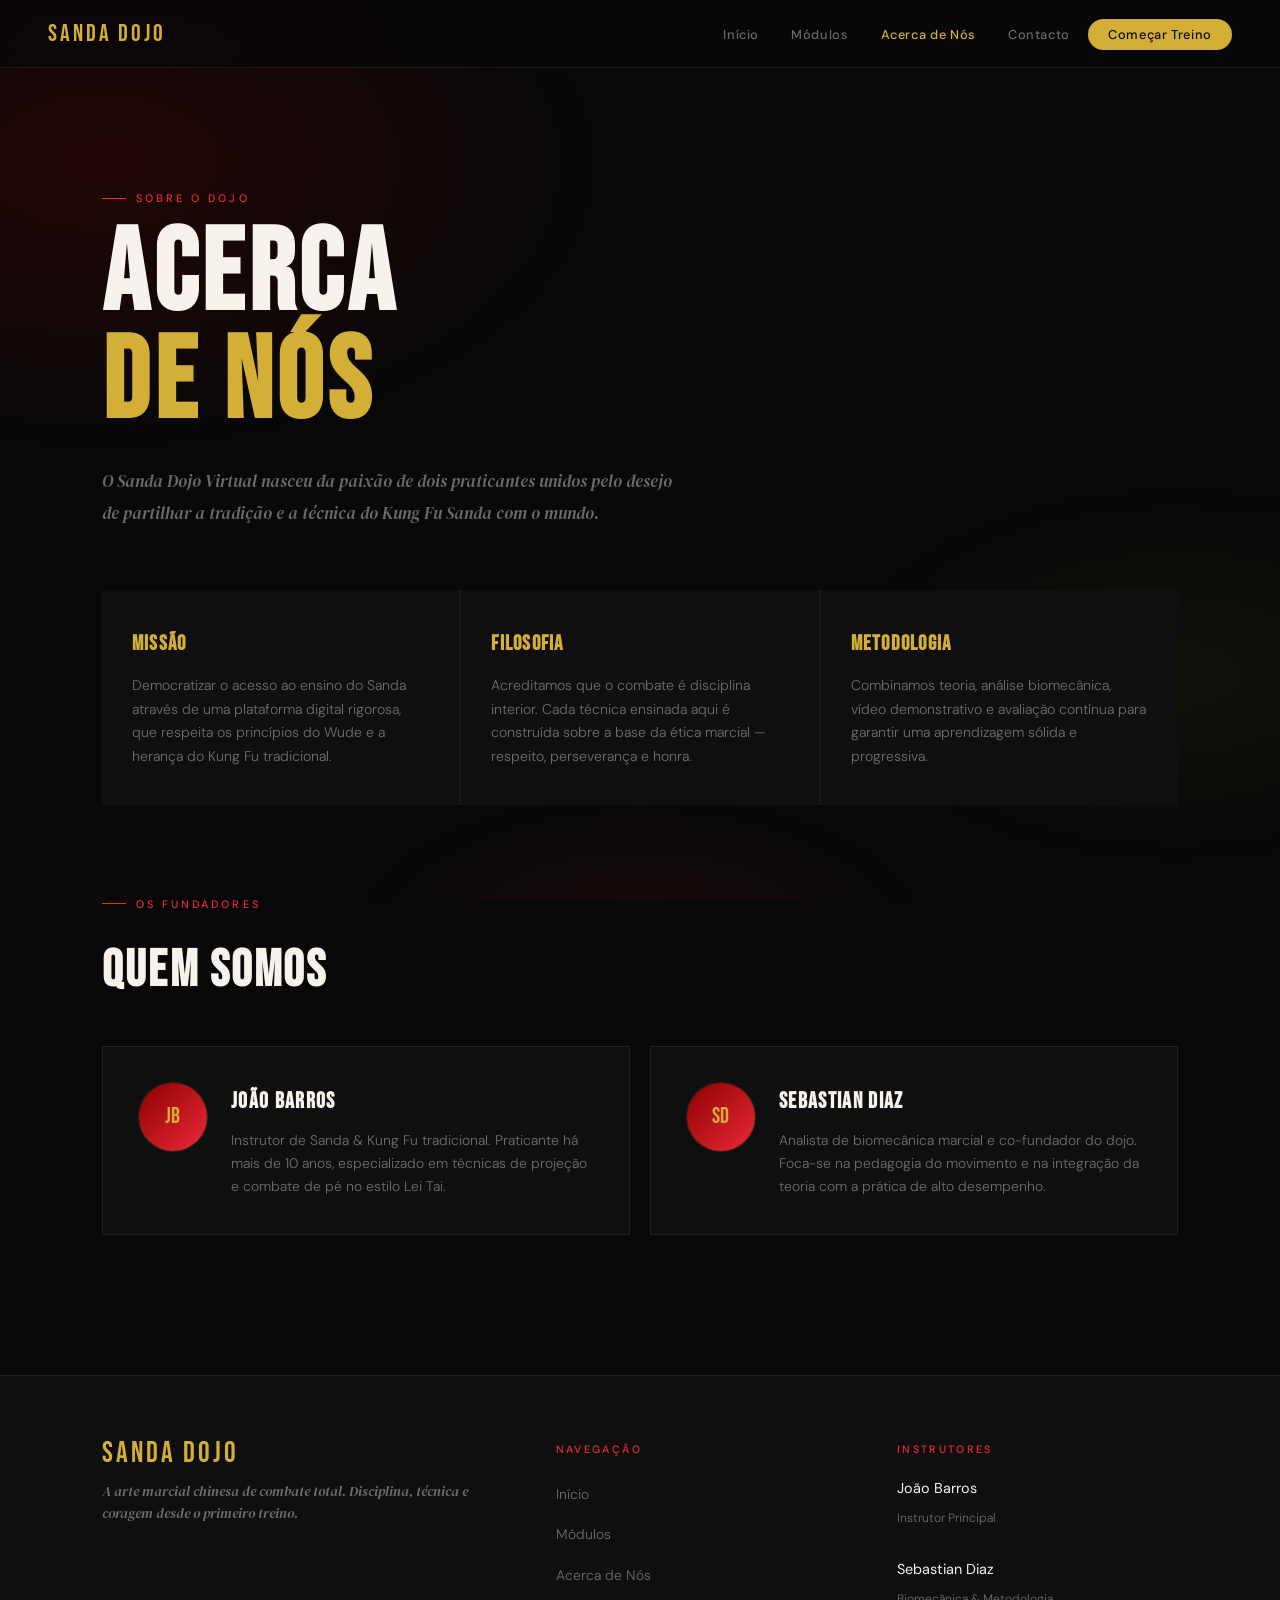
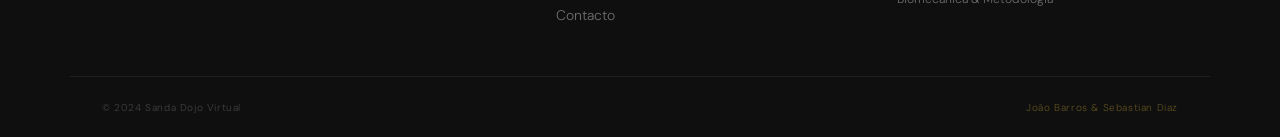
==== about.html @ 852a1f0c "Add files via upload" ====
<!DOCTYPE html>
<html lang="pt">
<head>
  <meta charset="UTF-8">
  <meta name="viewport" content="width=device-width, initial-scale=1.0">
  <meta name="description" content="Acerca do Sanda Dojo Virtual — Conhece a missão, filosofia e os fundadores João Barros e Sebastian Diaz.">
  <title>Acerca de Nós | Sanda Dojo</title>
  <link rel="stylesheet" href="style.css">
</head>
<body>

  <a class="skip-link" href="#main-content">Saltar para o conteúdo principal</a>

  <nav class="site-nav" role="navigation" aria-label="Navegação principal">
    <a href="index.html" class="nav-logo" aria-label="Sanda Dojo — Página inicial">Sanda Dojo</a>
    <ul role="list">
      <li><a href="index.html">Início</a></li>
      <li><a href="index.html#modulos">Módulos</a></li>
      <li><a href="about.html" class="active" aria-current="page">Acerca de Nós</a></li>
      <li><a href="contacto.html">Contacto</a></li>
      <li><a href="index.html#modulos" class="nav-cta">Começar Treino</a></li>
    </ul>
  </nav>

  <main id="main-content">
    <div class="container">

      <div class="about-hero">
        <div class="section-label" aria-hidden="true">Sobre o Dojo</div>
        <h1>Acerca<br><span>de Nós</span></h1>
        <p>O Sanda Dojo Virtual nasceu da paixão de dois praticantes unidos pelo desejo de partilhar a tradição e a técnica do Kung Fu Sanda com o mundo.</p>
      </div>

      <div class="about-grid" role="list" aria-label="Pilares do Sanda Dojo">
        <div class="about-card" role="listitem">
          <h3>Missão</h3>
          <p>Democratizar o acesso ao ensino do Sanda através de uma plataforma digital rigorosa, que respeita os princípios do Wude e a herança do Kung Fu tradicional.</p>
        </div>
        <div class="about-card" role="listitem">
          <h3>Filosofia</h3>
          <p>Acreditamos que o combate é disciplina interior. Cada técnica ensinada aqui é construída sobre a base da ética marcial — respeito, perseverança e honra.</p>
        </div>
        <div class="about-card" role="listitem">
          <h3>Metodologia</h3>
          <p>Combinamos teoria, análise biomecânica, vídeo demonstrativo e avaliação contínua para garantir uma aprendizagem sólida e progressiva.</p>
        </div>
      </div>

      <section class="founders-section" aria-labelledby="founders-title">
        <div class="section-label" aria-hidden="true">Os Fundadores</div>
        <h2 id="founders-title">Quem somos</h2>
        <div class="founder-cards">

          <article class="founder-card" aria-label="Perfil de João Barros">
            <div class="founder-avatar" aria-hidden="true">JB</div>
            <div class="founder-info">
              <h3>João Barros</h3>
              <p>Instrutor de Sanda &amp; Kung Fu tradicional. Praticante há mais de 10 anos, especializado em técnicas de projeção e combate de pé no estilo Lei Tai.</p>
            </div>
          </article>

          <article class="founder-card" aria-label="Perfil de Sebastian Diaz">
            <div class="founder-avatar" aria-hidden="true">SD</div>
            <div class="founder-info">
              <h3>Sebastian Diaz</h3>
              <p>Analista de biomecânica marcial e co-fundador do dojo. Foca-se na pedagogia do movimento e na integração da teoria com a prática de alto desempenho.</p>
            </div>
          </article>

        </div>
      </section>

    </div>
  </main>

  <footer class="site-footer" role="contentinfo">
    <div class="footer-inner">
      <div class="footer-brand">
        <a href="index.html" class="footer-logo" aria-label="Sanda Dojo — Página inicial">Sanda Dojo</a>
        <p>A arte marcial chinesa de combate total. Disciplina, técnica e coragem desde o primeiro treino.</p>
      </div>
      <nav class="footer-nav" aria-label="Navegação do rodapé">
        <h4>Navegação</h4>
        <ul role="list">
          <li><a href="index.html">Início</a></li>
          <li><a href="index.html#modulos">Módulos</a></li>
          <li><a href="about.html">Acerca de Nós</a></li>
          <li><a href="contacto.html">Contacto</a></li>
        </ul>
      </nav>
      <div class="footer-contact">
        <h4>Instrutores</h4>
        <p>João Barros</p><small>Instrutor Principal</small>
        <br><br>
        <p>Sebastian Diaz</p><small>Biomecânica &amp; Metodologia</small>
      </div>
    </div>
    <div class="footer-bottom">
      <p><small>&copy; 2024 Sanda Dojo Virtual</small></p>
      <p class="founders-credit"><small>João Barros &amp; Sebastian Diaz</small></p>
    </div>
  </footer>

  <script>
    const nav = document.querySelector('.site-nav');
    window.addEventListener('scroll', () => {
      nav.style.background = window.scrollY > 40
        ? 'rgba(8,8,8,0.95)'
        : 'rgba(8,8,8,0.72)';
    }, { passive: true });
  </script>
</body>
</html>
---- style.css ----
@import url('https://fonts.googleapis.com/css2?family=Bebas+Neue&family=DM+Sans:ital,wght@0,300;0,400;0,500;1,300&family=DM+Serif+Display:ital@0;1&display=swap');

/* ═══════════════════════════════════════════════
   TOKENS
═══════════════════════════════════════════════ */
:root {
  --gold:           #D4AF37;
  --gold-light:     #F5D76E;
  --gold-muted:     rgba(212,175,55,0.12);
  --imperial-red:   #ED2939;
  --imperial-muted: rgba(237,41,57,0.10);
  --deep-red:       #8B0000;
  --black:          #080808;
  --surface-1:      #0f0f0f;
  --surface-2:      #161616;
  --surface-3:      #1e1e1e;
  --glass:          rgba(255,255,255,0.03);
  --glass-border:   rgba(255,255,255,0.07);
  --white:          #F7F3EC;
  --muted:          rgba(247,243,236,0.42);

  --font-display: 'Bebas Neue', sans-serif;
  --font-serif:   'DM Serif Display', Georgia, serif;
  --font-body:    'DM Sans', sans-serif;
  --radius: 3px;
  --ease:   cubic-bezier(0.16, 1, 0.3, 1);
}

/* ═══════════════════════════════════════════════
   RESET & BASE
═══════════════════════════════════════════════ */
*, *::before, *::after { box-sizing: border-box; margin: 0; padding: 0; }
html { scroll-behavior: smooth; }

body {
  background: var(--black);
  color: var(--white);
  font-family: var(--font-body);
  font-weight: 300;
  font-size: 1rem;
  line-height: 1.7;
  overflow-x: hidden;
}

/* ambient mesh glow */
body::before {
  content: '';
  position: fixed;
  inset: 0;
  z-index: 0;
  pointer-events: none;
  background:
    radial-gradient(ellipse 55% 45% at 8% 18%, rgba(139,0,0,0.20) 0%, transparent 70%),
    radial-gradient(ellipse 45% 35% at 92% 75%, rgba(212,175,55,0.05) 0%, transparent 60%),
    radial-gradient(ellipse 38% 28% at 50% 105%, rgba(237,41,57,0.08) 0%, transparent 60%);
}

body > * { position: relative; z-index: 1; }
body { scroll-padding-top: 68px; }

/* ═══════════════════════════════════════════════
   NAVIGATION
═══════════════════════════════════════════════ */
.site-nav {
  position: fixed;
  top: 0; left: 0; right: 0;
  z-index: 200;
  height: 68px;
  display: flex;
  align-items: center;
  justify-content: space-between;
  padding: 0 48px;
  background: rgba(8,8,8,0.72);
  backdrop-filter: blur(24px) saturate(160%);
  -webkit-backdrop-filter: blur(24px) saturate(160%);
  border-bottom: 1px solid var(--glass-border);
}

.nav-logo {
  font-family: var(--font-display);
  font-size: 1.5rem;
  letter-spacing: 0.12em;
  color: var(--gold);
  text-decoration: none;
  line-height: 1;
  transition: opacity 0.2s;
}
.nav-logo:hover { opacity: 0.7; }

.site-nav ul {
  list-style: none;
  display: flex;
  align-items: center;
  gap: 4px;
}

.site-nav ul li a,
.site-nav ul li button {
  font-family: var(--font-body);
  font-size: 0.8rem;
  font-weight: 500;
  letter-spacing: 0.05em;
  color: var(--muted);
  text-decoration: none;
  background: none;
  border: none;
  cursor: pointer;
  padding: 6px 14px;
  border-radius: 40px;
  transition: color 0.2s, background 0.2s;
}

.site-nav ul li a:hover,
.site-nav ul li button:hover { color: var(--white); background: var(--glass); }
.site-nav ul li a.active { color: var(--gold); }

.nav-cta {
  font-weight: 500 !important;
  color: var(--black) !important;
  background: var(--gold) !important;
  padding: 7px 20px !important;
  border-radius: 40px !important;
  transition: background 0.2s, transform 0.15s !important;
}
.nav-cta:hover {
  background: var(--gold-light) !important;
  transform: scale(1.04) !important;
  color: var(--black) !important;
}

/* ═══════════════════════════════════════════════
   CONTAINER
═══════════════════════════════════════════════ */
.container {
  max-width: 1140px;
  margin: 0 auto;
  padding: 60px 32px;
}

/* ═══════════════════════════════════════════════
   HERO
═══════════════════════════════════════════════ */
.main-hero {
  position: relative;
  min-height: 100vh;
  display: grid;
  place-items: center;
  overflow: hidden;
  padding-top: 68px;
}

.main-hero::before {
  content: '';
  position: absolute;
  inset: 0;
  background:
    linear-gradient(170deg, rgba(139,0,0,0.5) 0%, transparent 45%),
    linear-gradient(0deg, rgba(8,8,8,1) 0%, rgba(8,8,8,0.25) 35%, transparent 60%),
    url('https://images.unsplash.com/photo-1555597673-b21d5c935865?auto=format&fit=crop&w=1600&q=80') center/cover no-repeat;
  z-index: 0;
}

.main-hero::after {
  content: '';
  position: absolute;
  inset: 0;
  background: repeating-linear-gradient(
    0deg, transparent, transparent 3px,
    rgba(0,0,0,0.06) 3px, rgba(0,0,0,0.06) 4px
  );
  z-index: 1;
  pointer-events: none;
}

.hero-inner {
  position: relative;
  z-index: 2;
  text-align: center;
  padding: 0 20px;
  animation: heroReveal 1.1s var(--ease) both;
}

@keyframes heroReveal {
  from { opacity: 0; transform: translateY(28px); }
  to   { opacity: 1; transform: translateY(0); }
}

.hero-eyebrow {
  display: inline-flex;
  align-items: center;
  gap: 14px;
  font-size: 0.7rem;
  font-weight: 500;
  letter-spacing: 0.3em;
  color: var(--imperial-red);
  text-transform: uppercase;
  margin-bottom: 20px;
  animation: heroReveal 1.1s 0.1s var(--ease) both;
}
.hero-eyebrow::before, .hero-eyebrow::after {
  content: ''; width: 30px; height: 1px; background: var(--imperial-red); opacity: 0.5;
}

.main-hero h1 {
  font-family: var(--font-display);
  font-size: clamp(5rem, 14vw, 11rem);
  line-height: 0.92;
  letter-spacing: 0.04em;
  color: var(--white);
  text-transform: uppercase;
  margin-bottom: 10px;
  animation: heroReveal 1.1s 0.2s var(--ease) both;
}

.main-hero h1 span { color: var(--gold); }

.main-hero p {
  font-family: var(--font-serif);
  font-style: italic;
  font-size: clamp(1rem, 2vw, 1.2rem);
  color: var(--muted);
  margin-bottom: 44px;
  animation: heroReveal 1.1s 0.32s var(--ease) both;
}

.cta-btn {
  display: inline-flex;
  align-items: center;
  gap: 10px;
  font-size: 0.82rem;
  font-weight: 500;
  letter-spacing: 0.08em;
  color: var(--black);
  background: var(--gold);
  text-decoration: none;
  padding: 14px 36px;
  border-radius: var(--radius);
  transition: background 0.22s, transform 0.18s, box-shadow 0.22s;
  animation: heroReveal 1.1s 0.44s var(--ease) both;
}
.cta-btn::after { content: '→'; }
.cta-btn:hover {
  background: var(--gold-light);
  transform: translateY(-2px);
  box-shadow: 0 14px 44px rgba(212,175,55,0.22);
}

.hero-scroll {
  position: absolute;
  bottom: 36px; left: 50%;
  transform: translateX(-50%);
  z-index: 2;
  display: flex; flex-direction: column; align-items: center; gap: 8px;
  font-size: 0.65rem; letter-spacing: 0.22em; color: var(--muted); text-transform: uppercase;
  animation: heroReveal 1.4s 0.8s var(--ease) both;
}
.hero-scroll span {
  width: 1px; height: 44px;
  background: linear-gradient(180deg, var(--gold) 0%, transparent 100%);
  animation: scrollPulse 2.2s ease-in-out infinite;
}
@keyframes scrollPulse {
  0%, 100% { opacity: 0.3; } 50% { opacity: 1; }
}

/* ═══════════════════════════════════════════════
   INTRO SECTION
═══════════════════════════════════════════════ */
.intro {
  padding: 100px 0 80px;
  display: grid;
  grid-template-columns: 1fr 1fr;
  gap: 80px;
  align-items: center;
  border-bottom: 1px solid var(--glass-border);
}

.intro-left h2 {
  font-family: var(--font-display);
  font-size: clamp(2.8rem, 5.5vw, 5rem);
  line-height: 0.94;
  letter-spacing: 0.04em;
  text-transform: uppercase;
  color: var(--white);
  margin-bottom: 20px;
}
.intro-left h2 strong { display: block; color: var(--gold); }

.intro-right p {
  font-family: var(--font-serif);
  font-size: 1.1rem;
  font-style: italic;
  color: var(--muted);
  line-height: 1.85;
}

.intro-stat {
  margin-top: 36px;
  display: flex;
  gap: 44px;
}
.stat-item span {
  display: block;
  font-family: var(--font-display);
  font-size: 2.8rem;
  letter-spacing: 0.05em;
  color: var(--gold);
  line-height: 1;
}
.stat-item small {
  font-size: 0.7rem; letter-spacing: 0.15em; color: var(--muted); text-transform: uppercase;
}

/* ═══════════════════════════════════════════════
   MODULES SECTION
═══════════════════════════════════════════════ */
.modules-section { padding: 80px 0; }

.section-label {
  display: inline-flex; align-items: center; gap: 10px;
  font-size: 0.68rem; font-weight: 500; letter-spacing: 0.28em;
  color: var(--imperial-red); text-transform: uppercase; margin-bottom: 14px;
}
.section-label::before { content: ''; width: 24px; height: 1px; background: var(--imperial-red); }

h2.section-title {
  font-family: var(--font-display);
  font-size: clamp(2.4rem, 5vw, 4rem);
  letter-spacing: 0.05em; line-height: 1;
  color: var(--white); margin-bottom: 44px; text-transform: uppercase;
}
h2.section-title em {
  font-family: var(--font-serif); font-style: italic;
  color: var(--gold); font-size: 0.65em;
  vertical-align: middle; text-transform: none; letter-spacing: 0;
}

.modules-grid {
  display: grid;
  grid-template-columns: repeat(3, 1fr);
  gap: 2px;
  background: var(--glass-border);
}

.card-module {
  background: var(--surface-1);
  padding: 40px 36px;
  position: relative;
  overflow: hidden;
  transition: background 0.3s var(--ease);
}

.card-module::before {
  content: attr(data-num);
  position: absolute; top: -8px; right: 20px;
  font-family: var(--font-display); font-size: 7.5rem;
  color: rgba(255,255,255,0.025); line-height: 1; pointer-events: none;
  transition: color 0.3s;
}

.card-module::after {
  content: '';
  position: absolute; bottom: 0; left: 0; right: 0;
  height: 2px;
  background: linear-gradient(90deg, var(--imperial-red), var(--gold));
  transform: scaleX(0); transform-origin: left;
  transition: transform 0.4s var(--ease);
}

.card-module:hover { background: var(--surface-2); }
.card-module:hover::before { color: rgba(212,175,55,0.05); }
.card-module:hover::after { transform: scaleX(1); }

.card-num {
  font-family: var(--font-display);
  font-size: 0.75rem; letter-spacing: 0.22em;
  color: var(--imperial-red); margin-bottom: 18px; display: block;
}

.card-module h3 {
  font-family: var(--font-display);
  font-size: 1.65rem; letter-spacing: 0.06em;
  color: var(--white); text-transform: uppercase; line-height: 1.05; margin-bottom: 18px;
}

.sub-nav {
  display: flex; flex-direction: column; gap: 6px; margin-bottom: 22px;
}
.sub-nav span {
  font-size: 0.75rem; color: var(--muted); letter-spacing: 0.03em;
  padding-left: 12px; border-left: 1px solid var(--glass-border); line-height: 1.45;
}

.card-module > p { font-size: 0.88rem; color: var(--muted); margin-bottom: 28px; line-height: 1.6; }

.module-btn {
  display: inline-flex; align-items: center; gap: 8px;
  width: auto; padding: 10px 20px;
  background: transparent; color: var(--gold);
  text-decoration: none; text-align: left;
  border: 1px solid rgba(212,175,55,0.28);
  border-radius: var(--radius); cursor: pointer;
  font-family: var(--font-body); font-size: 0.78rem; font-weight: 500; letter-spacing: 0.05em;
  transition: background 0.2s, border-color 0.2s, transform 0.15s;
  margin-top: 0;
}
.module-btn::after { content: '→'; transition: transform 0.2s; }
.module-btn:hover {
  background: var(--gold-muted); border-color: var(--gold); transform: translateX(3px);
}
.module-btn:hover::after { transform: translateX(3px); }
.module-btn.locked {
  color: var(--muted); border-color: var(--glass-border); cursor: not-allowed; opacity: 0.45;
}
.module-btn.locked::after { content: ''; }
.module-btn.locked:hover { transform: none; background: none; border-color: var(--glass-border); }

/* ═══════════════════════════════════════════════
   MODULE PAGE
═══════════════════════════════════════════════ */
.top-nav {
  margin-top: 68px; padding: 14px 32px;
  background: var(--surface-1); border-bottom: 1px solid var(--glass-border);
}
.top-nav a {
  font-size: 0.78rem; font-weight: 500; color: var(--muted);
  text-decoration: none; letter-spacing: 0.04em;
  display: inline-flex; align-items: center; gap: 6px; transition: color 0.2s;
}
.top-nav a:hover { color: var(--gold); }

.mod-header { padding: 60px 0 36px; }
.mod-header h1 {
  font-family: var(--font-display);
  font-size: clamp(2.6rem, 7vw, 5.5rem);
  letter-spacing: 0.05em; text-transform: uppercase;
  line-height: 0.95; color: var(--white);
}
.mod-header h1 span { color: var(--gold); }

/* ═══════════════════════════════════════════════
   TABS
═══════════════════════════════════════════════ */
.tabs-interface {
  background: var(--surface-1);
  border: 1px solid var(--glass-border);
  border-radius: 4px; overflow: hidden;
}

.tab-list {
  display: flex; background: var(--surface-2);
  border-bottom: 1px solid var(--glass-border);
}

.tab-link {
  flex: 1; padding: 16px 10px;
  background: none; border: none; border-bottom: 2px solid transparent;
  color: var(--muted); cursor: pointer;
  font-family: var(--font-body); font-size: 0.78rem; font-weight: 500; letter-spacing: 0.05em;
  transition: color 0.2s, border-color 0.2s, background 0.2s;
}
.tab-link:hover { color: var(--white); background: var(--glass); }
.tab-link.active { color: var(--gold); border-bottom-color: var(--gold); }

.tab-pane { display: none; padding: 48px; }
.tab-pane.active { display: block; animation: fadeUp 0.38s var(--ease) both; }

@keyframes fadeUp {
  from { opacity: 0; transform: translateY(10px); }
  to   { opacity: 1; transform: translateY(0); }
}

.tab-pane h2 {
  font-family: var(--font-display);
  font-size: 2rem; letter-spacing: 0.06em; text-transform: uppercase;
  color: var(--white); margin-bottom: 18px;
}

.tab-pane h3 {
  font-size: 0.7rem; font-weight: 500; letter-spacing: 0.2em;
  text-transform: uppercase; color: var(--gold); margin: 32px 0 14px;
}

.tab-pane p { color: var(--muted); line-height: 1.75; }

.tab-pane ul { list-style: none; display: flex; flex-direction: column; gap: 8px; }

.tab-pane ul li {
  color: var(--muted); font-size: 0.92rem; padding: 12px 16px;
  background: var(--surface-2); border-left: 2px solid var(--imperial-red);
  line-height: 1.5;
}
.tab-pane ul li strong { color: var(--white); font-weight: 500; }

/* diagram */
.diagram-box { margin: 28px 0; }
.placeholder-img {
  border: 1px dashed rgba(212,175,55,0.18);
  padding: 80px 20px; text-align: center;
  background: var(--surface-2); color: rgba(212,175,55,0.28);
  font-family: var(--font-display); font-size: 0.85rem; letter-spacing: 0.28em;
}
.placeholder-img::before { content: '[ DIAGRAMA ]'; }
.caption { font-size: 0.75rem; color: var(--muted); margin-top: 10px; text-align: center; font-style: italic; }

/* video */
.fake-video-player {
  background: var(--surface-2); border: 1px solid var(--glass-border);
  padding: 100px 20px; text-align: center;
  font-family: var(--font-display); font-size: 1.1rem; letter-spacing: 0.15em;
  color: var(--muted); cursor: pointer; border-radius: var(--radius);
  transition: border-color 0.2s, color 0.2s, background 0.2s;
}
.fake-video-player:hover {
  border-color: var(--imperial-red); color: var(--imperial-red); background: var(--imperial-muted);
}

/* quiz */
.question {
  font-family: var(--font-serif); font-style: italic;
  font-size: 1.25rem; color: var(--white); margin-bottom: 28px; line-height: 1.55;
  padding-bottom: 24px; border-bottom: 1px solid var(--glass-border);
}

#opt-container { display: flex; flex-direction: column; gap: 8px; margin-bottom: 24px; }
#opt-container .module-btn { width: 100%; text-align: left; padding: 14px 20px; font-size: 0.88rem; }
#opt-container .module-btn::after { margin-left: auto; }

#feedback {
  font-family: var(--font-serif); font-style: italic; font-size: 0.98rem;
  color: var(--gold); margin: 14px 0; padding: 12px 16px;
  background: var(--gold-muted); border-left: 2px solid var(--gold); border-radius: var(--radius);
}

.btn-main {
  display: inline-flex; align-items: center; gap: 8px;
  background: var(--imperial-red); color: var(--white); border: none;
  padding: 12px 28px; cursor: pointer;
  font-family: var(--font-body); font-size: 0.8rem; font-weight: 500; letter-spacing: 0.07em;
  border-radius: var(--radius); transition: background 0.2s, transform 0.15s;
}
.btn-main::after { content: '→'; }
.btn-main:hover { background: var(--deep-red); transform: translateX(2px); }

/* ═══════════════════════════════════════════════
   ABOUT PAGE
═══════════════════════════════════════════════ */
.about-hero { padding: 120px 0 60px; }
.about-hero h1 {
  font-family: var(--font-display);
  font-size: clamp(3.5rem, 9vw, 7.5rem);
  letter-spacing: 0.04em; text-transform: uppercase;
  line-height: 0.94; color: var(--white); margin-bottom: 28px;
}
.about-hero h1 span { color: var(--gold); }
.about-hero p {
  max-width: 580px; font-family: var(--font-serif); font-style: italic;
  font-size: 1.08rem; color: var(--muted); line-height: 1.85;
}

.about-grid {
  display: grid; grid-template-columns: repeat(3, 1fr);
  gap: 2px; background: var(--glass-border); margin-bottom: 80px;
}
.about-card { background: var(--surface-1); padding: 36px 30px; transition: background 0.25s; }
.about-card:hover { background: var(--surface-2); }
.about-card h3 {
  font-family: var(--font-display); font-size: 1.3rem; letter-spacing: 0.06em;
  text-transform: uppercase; color: var(--gold); margin-bottom: 12px;
}
.about-card p { font-size: 0.88rem; color: var(--muted); line-height: 1.7; }

.founders-section { padding-bottom: 80px; }
.founders-section h2 {
  font-family: var(--font-display); font-size: clamp(2rem, 4vw, 3.5rem);
  letter-spacing: 0.05em; text-transform: uppercase;
  color: var(--white); margin-bottom: 32px;
}

.founder-cards { display: grid; grid-template-columns: repeat(2, 1fr); gap: 20px; }

.founder-card {
  background: var(--surface-1); border: 1px solid var(--glass-border);
  padding: 36px; display: flex; align-items: flex-start; gap: 24px;
  transition: border-color 0.2s, background 0.2s;
}
.founder-card:hover { border-color: rgba(212,175,55,0.2); background: var(--surface-2); }

.founder-avatar {
  flex-shrink: 0; width: 68px; height: 68px; border-radius: 50%;
  background: linear-gradient(135deg, var(--deep-red), var(--imperial-red));
  display: flex; align-items: center; justify-content: center;
  font-family: var(--font-display); font-size: 1.35rem; color: var(--gold); letter-spacing: 0.04em;
  box-shadow: 0 0 0 1px rgba(212,175,55,0.15);
}

.founder-info h3 {
  font-family: var(--font-display); font-size: 1.4rem; letter-spacing: 0.06em;
  color: var(--white); margin-bottom: 8px;
}
.founder-info p { font-size: 0.87rem; color: var(--muted); line-height: 1.65; }

/* ═══════════════════════════════════════════════
   CONTACT PAGE
═══════════════════════════════════════════════ */
.contact-section { padding-bottom: 80px; }
.contact-grid {
  display: grid; grid-template-columns: 1fr 1.6fr;
  gap: 60px; align-items: start; margin-top: 40px;
}
.contact-info h3 {
  font-family: var(--font-display); font-size: 1.2rem; letter-spacing: 0.06em;
  color: var(--gold); margin-bottom: 10px;
}
.contact-info p { font-size: 0.88rem; color: var(--muted); line-height: 1.65; margin-bottom: 28px; }

.form-field { margin-bottom: 20px; }
.form-field label {
  display: block; font-size: 0.7rem; font-weight: 500;
  letter-spacing: 0.16em; text-transform: uppercase; color: var(--muted); margin-bottom: 8px;
}
.form-field input,
.form-field textarea {
  width: 100%; background: var(--surface-2);
  border: 1px solid var(--glass-border); border-radius: var(--radius);
  color: var(--white); padding: 13px 16px;
  font-family: var(--font-body); font-size: 0.95rem;
  outline: none; resize: vertical;
  transition: border-color 0.2s, box-shadow 0.2s;
}
.form-field input:focus,
.form-field textarea:focus {
  border-color: rgba(212,175,55,0.38);
  box-shadow: 0 0 0 3px rgba(212,175,55,0.05);
}
.form-field input::placeholder,
.form-field textarea::placeholder { color: rgba(247,243,236,0.18); }

/* ═══════════════════════════════════════════════
   FOOTER
═══════════════════════════════════════════════ */
.site-footer {
  background: var(--surface-1);
  border-top: 1px solid var(--glass-border);
}

.footer-inner {
  max-width: 1140px; margin: 0 auto; padding: 64px 32px 48px;
  display: grid; grid-template-columns: 1.4fr 1fr 1fr; gap: 60px;
}

.footer-logo {
  font-family: var(--font-display); font-size: 1.8rem; letter-spacing: 0.1em;
  color: var(--gold); text-decoration: none; display: block; margin-bottom: 12px; line-height: 1;
}
.footer-brand p {
  font-size: 0.85rem; color: var(--muted); line-height: 1.65;
  font-style: italic; font-family: var(--font-serif);
}

.footer-nav h4, .footer-contact h4 {
  font-size: 0.67rem; font-weight: 500; letter-spacing: 0.22em;
  color: var(--imperial-red); text-transform: uppercase; margin-bottom: 18px;
}

.footer-nav ul { list-style: none; display: flex; flex-direction: column; gap: 10px; }
.footer-nav ul li a {
  font-size: 0.87rem; color: var(--muted); text-decoration: none;
  display: inline-flex; align-items: center; gap: 0;
  transition: color 0.2s, gap 0.2s;
}
.footer-nav ul li a::before {
  content: ''; width: 0; height: 1px; background: var(--gold); transition: width 0.2s; margin-right: 0;
}
.footer-nav ul li a:hover { color: var(--gold); }
.footer-nav ul li a:hover::before { width: 12px; margin-right: 8px; }

.footer-contact p { font-size: 0.9rem; color: var(--white); font-weight: 400; margin-bottom: 2px; }
.footer-contact small { font-size: 0.76rem; color: var(--muted); }

.footer-bottom {
  border-top: 1px solid var(--glass-border);
  padding: 20px 32px; max-width: 1140px; margin: 0 auto;
  display: flex; justify-content: space-between; align-items: center; flex-wrap: wrap; gap: 12px;
}
.footer-bottom p { font-size: 0.75rem; color: rgba(247,243,236,0.22); letter-spacing: 0.05em; }
.founders-credit { color: rgba(212,175,55,0.4) !important; }

/* ═══════════════════════════════════════════════
   RESPONSIVE
═══════════════════════════════════════════════ */
@media (max-width: 900px) {
  .site-nav { padding: 0 20px; }
  .site-nav ul li a, .site-nav ul li button { font-size: 0.72rem; padding: 6px 10px; }
  .container { padding: 40px 20px; }
  .intro { grid-template-columns: 1fr; gap: 40px; }
  .modules-grid { grid-template-columns: 1fr; }
  .about-grid { grid-template-columns: 1fr; }
  .founder-cards { grid-template-columns: 1fr; }
  .contact-grid { grid-template-columns: 1fr; }
  .footer-inner { grid-template-columns: 1fr; gap: 36px; }
  .founder-card { flex-direction: column; }
  .tab-pane { padding: 28px 20px; }
}

@media (max-width: 640px) {
  .site-nav ul li:not(:last-child) { display: none; }
  .main-hero h1 { font-size: clamp(4rem, 20vw, 6rem); }
  .about-hero h1 { font-size: clamp(3rem, 15vw, 5rem); }
  .tab-list { flex-wrap: wrap; }
}

/* ═══════════════════════════════════════════════
   QUIZ — INTERATIVO, UX & ACESSIBILIDADE
═══════════════════════════════════════════════ */

/* Progresso */
.quiz-progress {
  margin-bottom: 28px;
}

.quiz-progress-header {
  display: flex;
  justify-content: space-between;
  align-items: center;
  margin-bottom: 10px;
  flex-wrap: wrap;
  gap: 8px;
}

.quiz-progress-label {
  font-size: 0.72rem;
  font-weight: 500;
  letter-spacing: 0.14em;
  text-transform: uppercase;
  color: var(--muted);
}

.quiz-score-live {
  font-size: 0.78rem;
  color: var(--muted);
}

.quiz-score-live strong {
  color: var(--gold);
  font-weight: 600;
}

.quiz-progress-bar {
  height: 4px;
  background: var(--surface-3);
  border-radius: 99px;
  overflow: hidden;
}

.quiz-progress-fill {
  height: 100%;
  background: linear-gradient(90deg, var(--imperial-red), var(--gold));
  border-radius: 99px;
  transition: width 0.5s var(--ease);
}

/* Pergunta */
.question {
  font-family: var(--font-serif);
  font-style: italic;
  font-size: 1.25rem;
  color: var(--white);
  margin-bottom: 28px;
  line-height: 1.6;
  padding-bottom: 24px;
  border-bottom: 1px solid var(--glass-border);
  outline: none;
}

/* Opções */
#opt-container {
  display: flex;
  flex-direction: column;
  gap: 10px;
  margin-bottom: 24px;
}

.quiz-option {
  display: flex;
  align-items: center;
  gap: 14px;
  width: 100%;
  padding: 14px 18px;
  background: var(--surface-2);
  color: var(--white);
  border: 1px solid var(--glass-border);
  border-radius: var(--radius);
  cursor: pointer;
  font-family: var(--font-body);
  font-size: 0.92rem;
  font-weight: 400;
  text-align: left;
  transition: background 0.18s, border-color 0.18s, transform 0.12s;
}

.quiz-option:hover:not(:disabled) {
  background: var(--surface-3);
  border-color: rgba(212,175,55,0.35);
  transform: translateX(4px);
}

/* Foco via teclado — acessibilidade */
.quiz-option:focus-visible {
  outline: 2px solid var(--gold);
  outline-offset: 2px;
}

.opt-letter {
  flex-shrink: 0;
  width: 28px;
  height: 28px;
  border-radius: 50%;
  background: var(--surface-3);
  border: 1px solid var(--glass-border);
  display: flex;
  align-items: center;
  justify-content: center;
  font-family: var(--font-display);
  font-size: 0.85rem;
  color: var(--gold);
  transition: background 0.18s, border-color 0.18s;
}

.opt-text { line-height: 1.45; }

/* Estados após resposta */
.quiz-option.correct {
  background: rgba(34,197,94,0.10);
  border-color: rgba(34,197,94,0.55);
  color: #86efac;
}

.quiz-option.correct .opt-letter {
  background: rgba(34,197,94,0.2);
  border-color: rgba(34,197,94,0.5);
  color: #86efac;
}

.quiz-option.wrong {
  background: rgba(237,41,57,0.10);
  border-color: rgba(237,41,57,0.45);
  color: #fca5a5;
}

.quiz-option.wrong .opt-letter {
  background: rgba(237,41,57,0.2);
  border-color: rgba(237,41,57,0.45);
  color: #fca5a5;
}

.quiz-option.neutral {
  opacity: 0.4;
}

.quiz-option:disabled {
  cursor: not-allowed;
  transform: none;
}

/* Feedback */
.quiz-feedback {
  min-height: 42px;
  font-size: 0.92rem;
  font-weight: 400;
  padding: 0;
  border-radius: var(--radius);
  transition: all 0.25s var(--ease);
}

.quiz-feedback.feedback-correct {
  padding: 12px 16px;
  background: rgba(34,197,94,0.08);
  border-left: 3px solid #22c55e;
  color: #86efac;
}

.quiz-feedback.feedback-wrong {
  padding: 12px 16px;
  background: rgba(237,41,57,0.08);
  border-left: 3px solid var(--imperial-red);
  color: #fca5a5;
}

.feedback-icon {
  font-style: normal;
  margin-right: 4px;
}

/* Explicação */
.quiz-explanation {
  display: none;
  margin-top: 12px;
  padding: 14px 16px;
  background: var(--gold-muted);
  border-left: 2px solid var(--gold);
  border-radius: var(--radius);
  font-size: 0.88rem;
  color: var(--muted);
  line-height: 1.7;
  font-style: italic;
}

.exp-icon { margin-right: 6px; font-style: normal; }

/* Ações */
.quiz-actions {
  margin-top: 20px;
}

/* Resultado final */
.quiz-result {
  text-align: center;
  padding: 20px 0 10px;
  outline: none;
}

.result-badge {
  font-size: 3.5rem;
  line-height: 1;
  margin-bottom: 16px;
}

.result-title {
  font-family: var(--font-display);
  font-size: 1.8rem;
  letter-spacing: 0.08em;
  text-transform: uppercase;
  color: var(--white);
  margin-bottom: 20px;
}

.result-score {
  display: flex;
  align-items: baseline;
  justify-content: center;
  gap: 4px;
  margin-bottom: 16px;
}

.result-num {
  font-family: var(--font-display);
  font-size: 4.5rem;
  color: var(--gold);
  line-height: 1;
  letter-spacing: 0.04em;
}

.result-denom {
  font-family: var(--font-display);
  font-size: 2rem;
  color: var(--muted);
  letter-spacing: 0.04em;
}

.result-bar-wrap {
  position: relative;
  height: 8px;
  background: var(--surface-3);
  border-radius: 99px;
  overflow: visible;
  margin: 0 auto 8px;
  max-width: 320px;
}

.result-bar-fill {
  height: 100%;
  background: linear-gradient(90deg, var(--imperial-red), var(--gold));
  border-radius: 99px;
  transition: width 1s var(--ease);
}

.result-pct {
  position: absolute;
  right: 0;
  top: -22px;
  font-size: 0.72rem;
  font-weight: 600;
  color: var(--gold);
  letter-spacing: 0.08em;
}

.result-msg {
  font-family: var(--font-serif);
  font-style: italic;
  color: var(--muted);
  margin: 16px auto 28px;
  max-width: 320px;
  font-size: 0.98rem;
  line-height: 1.6;
}

/* ═══════════════════════════════════════════════
   ACESSIBILIDADE — FOCUS GLOBAL
═══════════════════════════════════════════════ */

/* Foco visível para navegação por teclado */
:focus-visible {
  outline: 2px solid var(--gold);
  outline-offset: 3px;
  border-radius: 2px;
}

/* Skip to main content (acessibilidade) */
.skip-link {
  position: absolute;
  top: -100px;
  left: 16px;
  z-index: 9999;
  background: var(--gold);
  color: var(--black);
  padding: 10px 18px;
  font-weight: 600;
  font-size: 0.85rem;
  border-radius: var(--radius);
  text-decoration: none;
  transition: top 0.2s;
}

.skip-link:focus {
  top: 80px;
}

/* Alto contraste — garante mínimo WCAG AA */
@media (prefers-contrast: more) {
  :root {
    --muted: rgba(247,243,236,0.85);
    --glass-border: rgba(255,255,255,0.2);
  }
  .quiz-option { border-color: rgba(255,255,255,0.2); }
}

/* Reduzir movimento — respeitar preferência do utilizador */
@media (prefers-reduced-motion: reduce) {
  *, *::before, *::after {
    animation-duration: 0.01ms !important;
    transition-duration: 0.01ms !important;
  }
  .quiz-progress-fill,
  .result-bar-fill { transition: none; }
}

/* Modo de alto contraste do Windows */
@media (forced-colors: active) {
  .quiz-option { border: 2px solid ButtonText; }
  .quiz-option.correct { border-color: Highlight; }
  .quiz-option.wrong { border-color: Mark; }
}

/* ==========================================================================
   DASHBOARD DE ANALÍTICA DO ATLETA - MÓDULO 1
   ========================================================================== */
.dashboard-section {
  padding: 60px 0;
  background-color: var(--black);
  border-top: 1px solid var(--glass-border);
}

.dashboard-grid {
  display: grid;
  grid-template-columns: repeat(auto-fit, minmax(300px, 1fr));
  gap: 24px;
  margin-top: 40px;
}

.db-card {
  background-color: var(--surface-2);
  border: 1px solid var(--glass-border);
  border-radius: var(--radius, 4px);
  padding: 24px;
  display: flex;
  flex-direction: column;
  justify-content: space-between;
}

.subtitle-card {
  font-size: 0.85rem;
  opacity: 0.6;
  margin-top: -5px;
  margin-bottom: 20px;
}

.card-desc {
  margin-top: 15px;
  opacity: 0.5;
}

/* Colores de Texto Basados en tus Tokens */
.gold-text { 
  color: var(--gold); 
}

/* Barra de Progresso do Módulo */
.db-progress-bar {
  background: var(--surface-3);
  height: 8px;
  border-radius: 4px;
  overflow: hidden;
  margin: 8px 0;
}

.db-progress-fill {
  background: linear-gradient(90deg, var(--deep-red), var(--gold));
  height: 100%;
}

.progress-pct {
  font-size: 0.85rem;
  font-weight: 600;
  display: block;
  margin-top: 4px;
}

/* Sección de Tiempo (45 Minutos) */
.time-stat {
  margin: 12px 0;
}

.time-value {
  font-family: 'Bebas Neue', sans-serif;
  font-size: 3.5rem;
  line-height: 1;
}

.time-unit {
  font-size: 0.95rem;
  margin-left: 8px;
  opacity: 0.7;
}

/* Gráfico de Barras Interactivo (Simulado con CSS) */
.bar-chart-mock {
  display: flex;
  align-items: flex-end;
  justify-content: space-between;
  height: 100px;
  margin-top: 16px;
  border-bottom: 1px solid var(--glass-border);
  padding-bottom: 4px;
}

.chart-bar {
  background: var(--surface-3);
  width: 10%;
  border-radius: 2px 2px 0 0;
  position: relative;
  transition: background 0.3s, transform 0.2s;
}

.chart-bar:hover {
  transform: scaleY(1.05);
}

.chart-bar.active {
  background: linear-gradient(to top, var(--deep-red), var(--gold));
}

.chart-bar::after {
  content: attr(data-day);
  position: absolute;
  bottom: -22px;
  left: 50%;
  transform: translateX(-50%);
  font-size: 0.7rem;
  opacity: 0.6;
}

/* Lista de Métricas de Engagement */
.media-stats-list li {
  display: flex;
  justify-content: space-between;
  align-items: center;
  padding: 12px 0;
  border-bottom: 1px solid rgba(255, 255, 255, 0.05);
  font-size: 0.95rem;
}

.media-stats-list li:last-child {
  border-bottom: none;
}

/* Tarjeta de Alerta de Éxito / Feedback de Instructor */
.card-nudge-success {
  grid-column: 1 / -1; /* Hace que ocupe todo el ancho de la cuadrícula */
  background: linear-gradient(135deg, var(--gold-muted), rgba(0, 0, 0, 0.4));
  border: 1px solid rgba(212, 175, 55, 0.25);
}

.card-nudge-success h4 {
  margin-bottom: 12px;
  color: var(--gold);
}

.nudge-message p {
  font-size: 0.98rem;
  line-height: 1.6;
  margin: 0;
  opacity: 0.9;
}
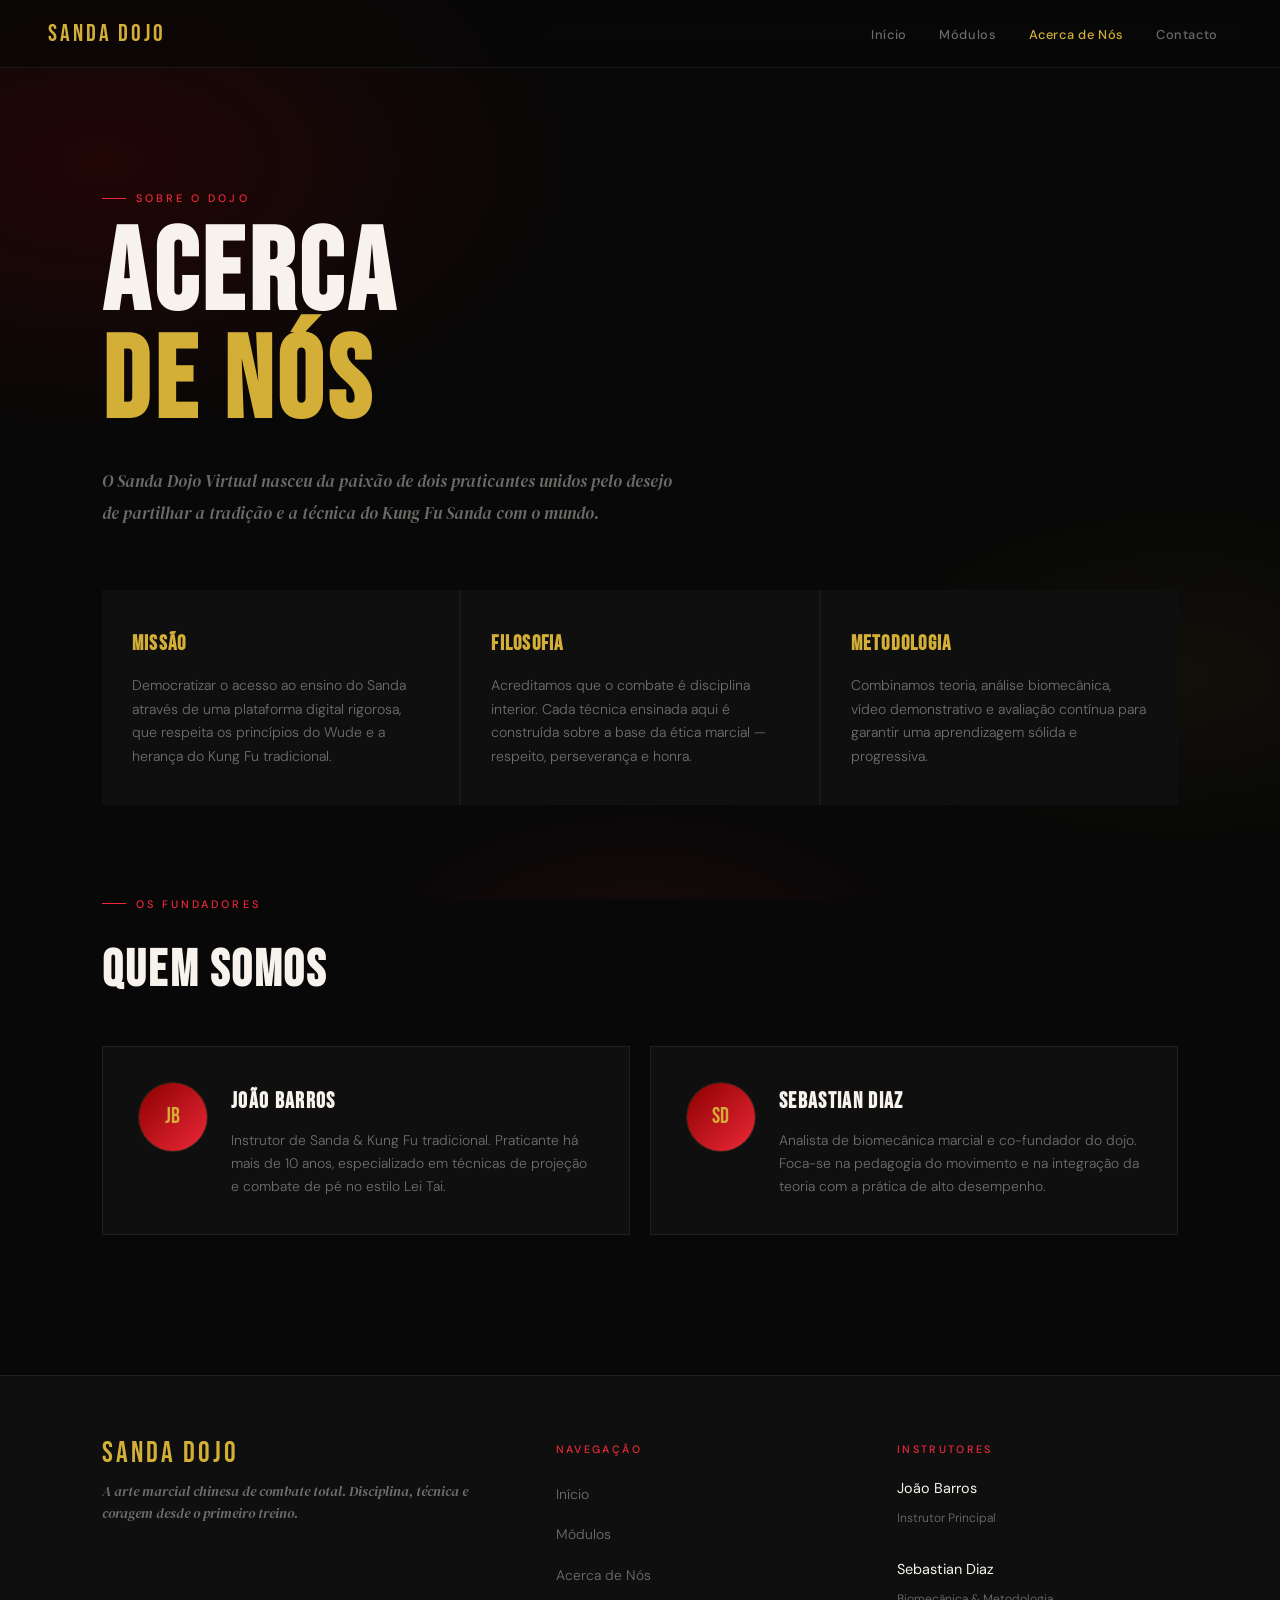
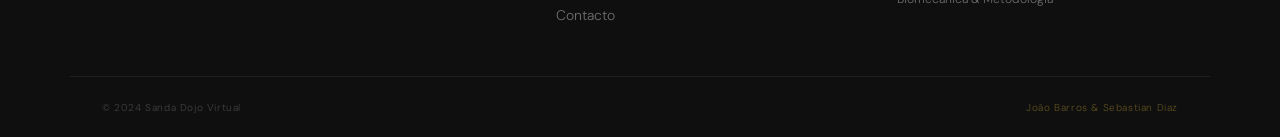
==== commit fcc645f0: "Update about.html" ====
--- a/about.html
+++ b/about.html
@@ -15,10 +15,9 @@
     <a href="index.html" class="nav-logo" aria-label="Sanda Dojo — Página inicial">Sanda Dojo</a>
     <ul role="list">
       <li><a href="index.html">Início</a></li>
-      <li><a href="index.html#modulos">Módulos</a></li>
+      <li><a href="modulo1.html">Módulos</a></li>
       <li><a href="about.html" class="active" aria-current="page">Acerca de Nós</a></li>
       <li><a href="contacto.html">Contacto</a></li>
-      <li><a href="index.html#modulos" class="nav-cta">Começar Treino</a></li>
     </ul>
   </nav>
 
@@ -110,4 +109,4 @@
     }, { passive: true });
   </script>
 </body>
-</html>+</html>
--- a/style.css
+++ b/style.css
@@ -1201,4 +1201,45 @@
   line-height: 1.6;
   margin: 0;
   opacity: 0.9;
-}+}
+
+.chapter-grid {
+    display: grid;
+    grid-template-columns: repeat(auto-fit, minmax(240px, 1fr));
+    gap: 25px;
+    margin-top: 40px;
+}
+
+.chapter-card {
+    background: var(--grey);
+    border: 1px solid #333;
+    padding: 30px;
+    text-decoration: none;
+    color: var(--white);
+    transition: 0.3s ease;
+    display: flex;
+    flex-direction: column;
+    align-items: center;
+    text-align: center;
+}
+
+.chapter-card:hover {
+    border-color: var(--gold);
+    transform: translateY(-5px);
+    background: #222;
+}
+
+.card-icon {
+    width: 50px;
+    height: 50px;
+    background: var(--dark-red);
+    color: var(--gold);
+    font-weight: bold;
+    display: flex;
+    align-items: center;
+    justify-content: center;
+    margin-bottom: 15px;
+    border-radius: 50%;
+}
+
+.chapter-card h3 { color: var(--gold); margin-bottom: 10px; }
